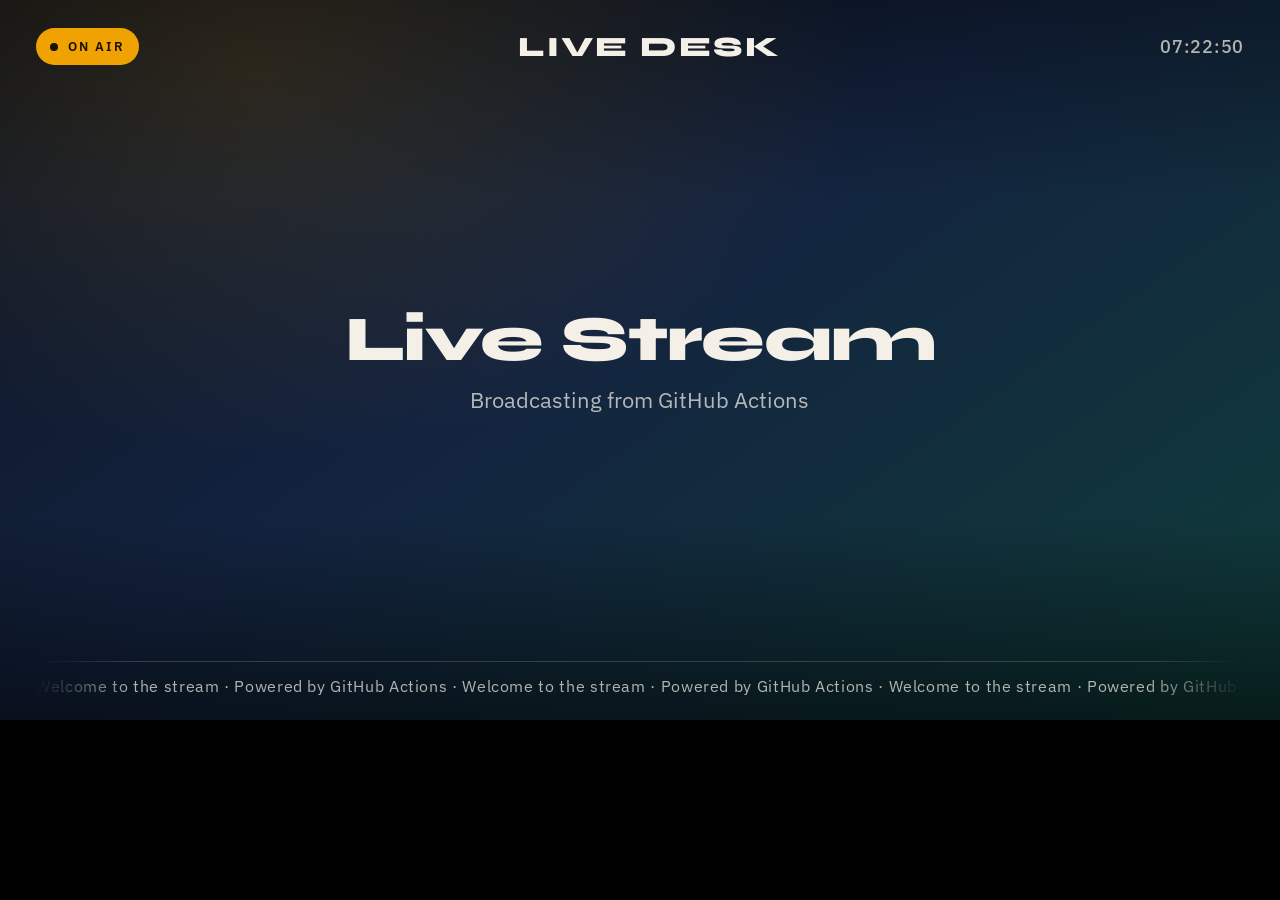
==== overlay/index.html @ 1d21fe23 "Add YouTube livestream workflows and LIVE DESK control panel Replace the starter workflow with an ho" ====
<!DOCTYPE html>
<html lang="en">
<head>
  <meta charset="UTF-8" />
  <meta name="viewport" content="width=device-width, initial-scale=1.0" />
  <title>Stream Overlay</title>
  <link rel="preconnect" href="https://fonts.googleapis.com" />
  <link rel="preconnect" href="https://fonts.gstatic.com" crossorigin />
  <link href="https://fonts.googleapis.com/css2?family=Syne:wght@600;700;800&family=IBM+Plex+Sans:wght@400;500;600&display=swap" rel="stylesheet" />
  <link rel="stylesheet" href="./overlay.css" />
</head>
<body>
  <div id="stage">
    <div id="bg"></div>
    <iframe id="source-frame" title="Source" hidden></iframe>
    <div id="veil"></div>

    <header class="chrome top">
      <div id="status-pill" class="pill" hidden>
        <span class="dot"></span>
        <span id="status-label">ON AIR</span>
      </div>
      <div id="brand" class="brand">LIVE DESK</div>
      <div id="clock" class="clock" hidden>--</div>
    </header>

    <main id="center-copy" hidden>
      <p id="title"></p>
      <p id="subtitle"></p>
      <p id="custom-text"></p>
    </main>

    <footer class="chrome bottom">
      <div id="ticker" class="ticker" hidden>
        <div id="ticker-track"></div>
      </div>
    </footer>
  </div>
  <script src="./overlay.js"></script>
</body>
</html>
---- overlay/overlay.css ----
:root {
  --accent: #f0a202;
  --ink: #f4f0e8;
  --muted: rgba(244, 240, 232, 0.72);
  --stage-w: 1280px;
  --stage-h: 720px;
}

* { box-sizing: border-box; margin: 0; padding: 0; }

html, body {
  width: 100%;
  height: 100%;
  overflow: hidden;
  background: #000;
  color: var(--ink);
  font-family: "IBM Plex Sans", sans-serif;
}

#stage {
  position: relative;
  width: var(--stage-w);
  height: var(--stage-h);
  overflow: hidden;
}

#bg {
  position: absolute;
  inset: 0;
  background: linear-gradient(145deg, #0b1220 0%, #13233f 45%, #0f3d3a 100%);
  background-size: cover;
  background-position: center;
}

#source-frame {
  position: absolute;
  inset: 0;
  width: 100%;
  height: 100%;
  border: 0;
  background: #000;
}

#veil {
  position: absolute;
  inset: 0;
  pointer-events: none;
  background:
    radial-gradient(ellipse at 20% 10%, rgba(240, 162, 2, 0.14), transparent 42%),
    linear-gradient(180deg, rgba(0,0,0,0.35), transparent 28%, transparent 72%, rgba(0,0,0,0.55));
}

.chrome {
  position: absolute;
  left: 0;
  right: 0;
  z-index: 5;
  display: flex;
  align-items: center;
  padding: 28px 36px;
  gap: 18px;
}

.chrome.top { top: 0; justify-content: space-between; }
.chrome.bottom { bottom: 0; padding-bottom: 24px; }

.brand {
  font-family: Syne, sans-serif;
  font-weight: 800;
  letter-spacing: 0.08em;
  font-size: 28px;
  text-transform: uppercase;
}

.pill {
  display: inline-flex;
  align-items: center;
  gap: 10px;
  font-size: 13px;
  font-weight: 600;
  letter-spacing: 0.16em;
  text-transform: uppercase;
  color: #1a1200;
  background: var(--accent);
  padding: 10px 14px;
  border-radius: 999px;
  animation: pulse 1.8s ease-in-out infinite;
}

.pill .dot {
  width: 8px;
  height: 8px;
  border-radius: 50%;
  background: #1a1200;
}

.clock {
  font-variant-numeric: tabular-nums;
  font-weight: 500;
  letter-spacing: 0.04em;
  font-size: 18px;
  color: var(--muted);
}

#center-copy {
  position: absolute;
  inset: 0;
  z-index: 4;
  display: grid;
  place-content: center;
  text-align: center;
  padding: 80px;
  gap: 12px;
}

#title {
  font-family: Syne, sans-serif;
  font-size: 64px;
  font-weight: 800;
  line-height: 1.05;
  letter-spacing: -0.02em;
}

#subtitle {
  font-size: 22px;
  color: var(--muted);
  max-width: 720px;
  margin-inline: auto;
}

#custom-text {
  margin-top: 18px;
  font-size: 20px;
  color: var(--accent);
}

.ticker {
  width: 100%;
  overflow: hidden;
  border-top: 1px solid rgba(244, 240, 232, 0.18);
  padding-top: 14px;
  mask-image: linear-gradient(90deg, transparent, #000 8%, #000 92%, transparent);
}

#ticker-track {
  display: inline-block;
  white-space: nowrap;
  font-size: 16px;
  letter-spacing: 0.04em;
  color: var(--muted);
  animation: marquee 28s linear infinite;
}

@keyframes marquee {
  from { transform: translateX(8%); }
  to { transform: translateX(-60%); }
}

@keyframes pulse {
  0%, 100% { transform: scale(1); opacity: 1; }
  50% { transform: scale(1.03); opacity: 0.88; }
}

[hidden] { display: none !important; }
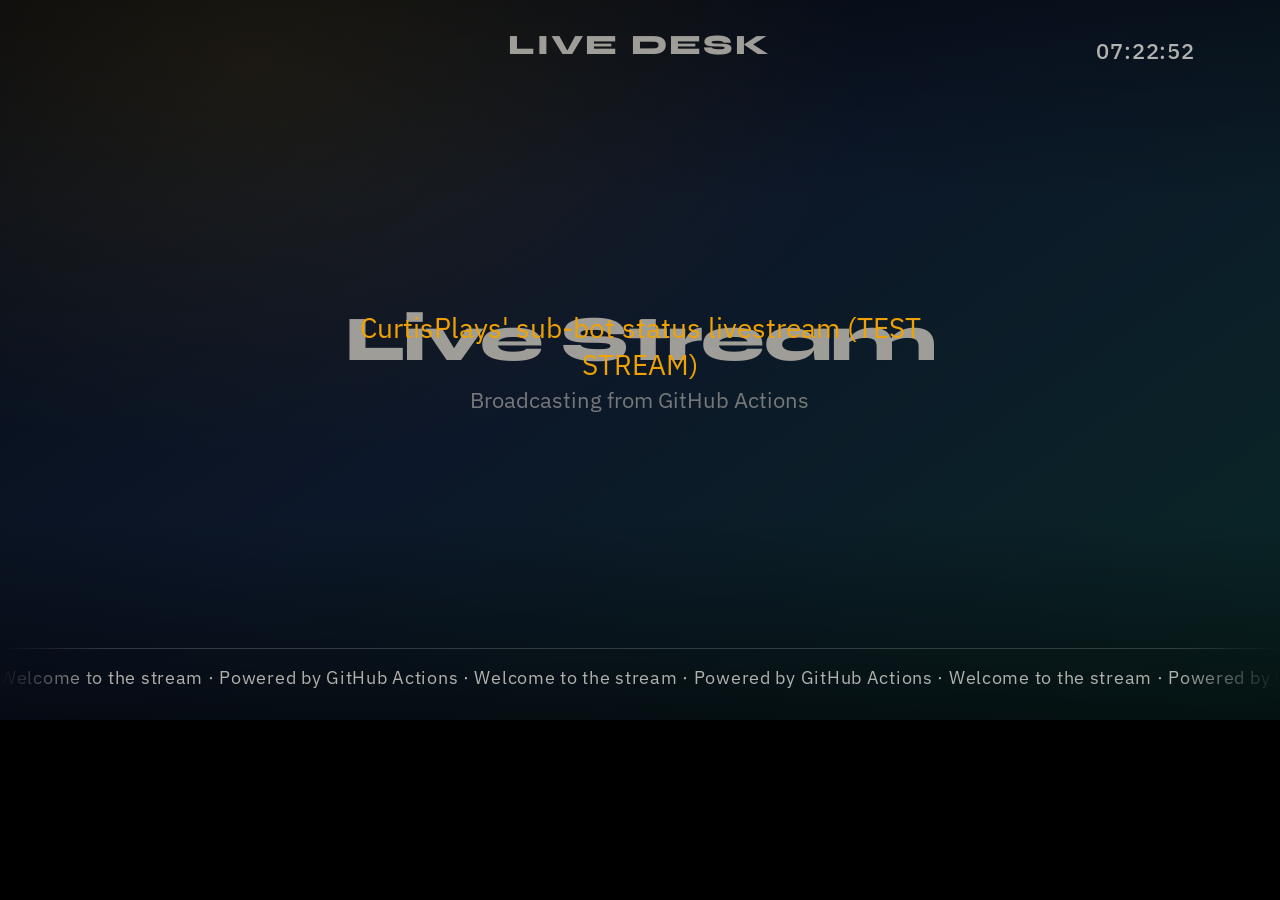
==== commit 3894e688: "Make widgets freely configurable: position, size, and count Replace fixed single widgets with a dyna" ====
--- a/overlay/index.html
+++ b/overlay/index.html
@@ -15,26 +15,16 @@
     <iframe id="source-frame" title="Source" hidden></iframe>
     <div id="veil"></div>
 
-    <header class="chrome top">
-      <div id="status-pill" class="pill" hidden>
-        <span class="dot"></span>
-        <span id="status-label">ON AIR</span>
-      </div>
+    <div id="brand-bar" class="brand-bar">
       <div id="brand" class="brand">LIVE DESK</div>
-      <div id="clock" class="clock" hidden>--</div>
-    </header>
+    </div>
 
-    <main id="center-copy" hidden>
+    <main id="center-copy">
       <p id="title"></p>
       <p id="subtitle"></p>
-      <p id="custom-text"></p>
     </main>
 
-    <footer class="chrome bottom">
-      <div id="ticker" class="ticker" hidden>
-        <div id="ticker-track"></div>
-      </div>
-    </footer>
+    <div id="widgets" aria-live="off"></div>
   </div>
   <script src="./overlay.js"></script>
 </body>
--- a/overlay/overlay.css
+++ b/overlay/overlay.css
@@ -39,30 +39,27 @@
   height: 100%;
   border: 0;
   background: #000;
+  z-index: 1;
 }
 
 #veil {
   position: absolute;
   inset: 0;
+  z-index: 2;
   pointer-events: none;
   background:
     radial-gradient(ellipse at 20% 10%, rgba(240, 162, 2, 0.14), transparent 42%),
     linear-gradient(180deg, rgba(0,0,0,0.35), transparent 28%, transparent 72%, rgba(0,0,0,0.55));
 }
 
-.chrome {
-  position: absolute;
-  left: 0;
-  right: 0;
-  z-index: 5;
-  display: flex;
-  align-items: center;
-  padding: 28px 36px;
-  gap: 18px;
-}
-
-.chrome.top { top: 0; justify-content: space-between; }
-.chrome.bottom { bottom: 0; padding-bottom: 24px; }
+.brand-bar {
+  position: absolute;
+  top: 28px;
+  left: 50%;
+  transform: translateX(-50%);
+  z-index: 3;
+  pointer-events: none;
+}
 
 .brand {
   font-family: Syne, sans-serif;
@@ -70,11 +67,57 @@
   letter-spacing: 0.08em;
   font-size: 28px;
   text-transform: uppercase;
-}
-
-.pill {
+  text-align: center;
+}
+
+#center-copy {
+  position: absolute;
+  inset: 0;
+  z-index: 3;
+  display: grid;
+  place-content: center;
+  text-align: center;
+  padding: 80px;
+  gap: 12px;
+  pointer-events: none;
+}
+
+#center-copy.is-hidden {
+  display: none;
+}
+
+#title {
+  font-family: Syne, sans-serif;
+  font-size: 64px;
+  font-weight: 800;
+  line-height: 1.05;
+  letter-spacing: -0.02em;
+}
+
+#subtitle {
+  font-size: 22px;
+  color: var(--muted);
+  max-width: 720px;
+  margin-inline: auto;
+}
+
+#widgets {
+  position: absolute;
+  inset: 0;
+  z-index: 5;
+  pointer-events: none;
+}
+
+.widget {
+  position: absolute;
+  overflow: hidden;
+  pointer-events: none;
+}
+
+.widget-status {
   display: inline-flex;
   align-items: center;
+  justify-content: center;
   gap: 10px;
   font-size: 13px;
   font-weight: 600;
@@ -82,75 +125,72 @@
   text-transform: uppercase;
   color: #1a1200;
   background: var(--accent);
+  border-radius: 999px;
   padding: 10px 14px;
-  border-radius: 999px;
   animation: pulse 1.8s ease-in-out infinite;
-}
-
-.pill .dot {
+  width: 100%;
+  height: 100%;
+}
+
+.widget-status .dot {
   width: 8px;
   height: 8px;
   border-radius: 50%;
   background: #1a1200;
-}
-
-.clock {
+  flex-shrink: 0;
+}
+
+.widget-clock {
+  display: grid;
+  place-content: center;
+  width: 100%;
+  height: 100%;
   font-variant-numeric: tabular-nums;
   font-weight: 500;
   letter-spacing: 0.04em;
-  font-size: 18px;
+  font-size: clamp(14px, 2.2vw, 22px);
   color: var(--muted);
-}
-
-#center-copy {
-  position: absolute;
-  inset: 0;
-  z-index: 4;
+  text-align: center;
+}
+
+.widget-text {
   display: grid;
   place-content: center;
-  text-align: center;
-  padding: 80px;
-  gap: 12px;
-}
-
-#title {
-  font-family: Syne, sans-serif;
-  font-size: 64px;
-  font-weight: 800;
-  line-height: 1.05;
-  letter-spacing: -0.02em;
-}
-
-#subtitle {
-  font-size: 22px;
-  color: var(--muted);
-  max-width: 720px;
-  margin-inline: auto;
-}
-
-#custom-text {
-  margin-top: 18px;
-  font-size: 20px;
+  width: 100%;
+  height: 100%;
+  text-align: center;
+  font-size: clamp(16px, 2.4vw, 28px);
   color: var(--accent);
-}
-
-.ticker {
-  width: 100%;
-  overflow: hidden;
+  padding: 8px;
+}
+
+.widget-ticker {
+  width: 100%;
+  height: 100%;
+  overflow: hidden;
+  display: flex;
+  align-items: center;
   border-top: 1px solid rgba(244, 240, 232, 0.18);
-  padding-top: 14px;
   mask-image: linear-gradient(90deg, transparent, #000 8%, #000 92%, transparent);
 }
 
-#ticker-track {
+.widget-ticker-track {
   display: inline-block;
   white-space: nowrap;
-  font-size: 16px;
+  font-size: clamp(12px, 1.6vw, 18px);
   letter-spacing: 0.04em;
   color: var(--muted);
   animation: marquee 28s linear infinite;
 }
 
+.widget-iframe {
+  width: 100%;
+  height: 100%;
+  border: 0;
+  background: rgba(0, 0, 0, 0.35);
+  pointer-events: none;
+}
+
 @keyframes marquee {
   from { transform: translateX(8%); }
   to { transform: translateX(-60%); }
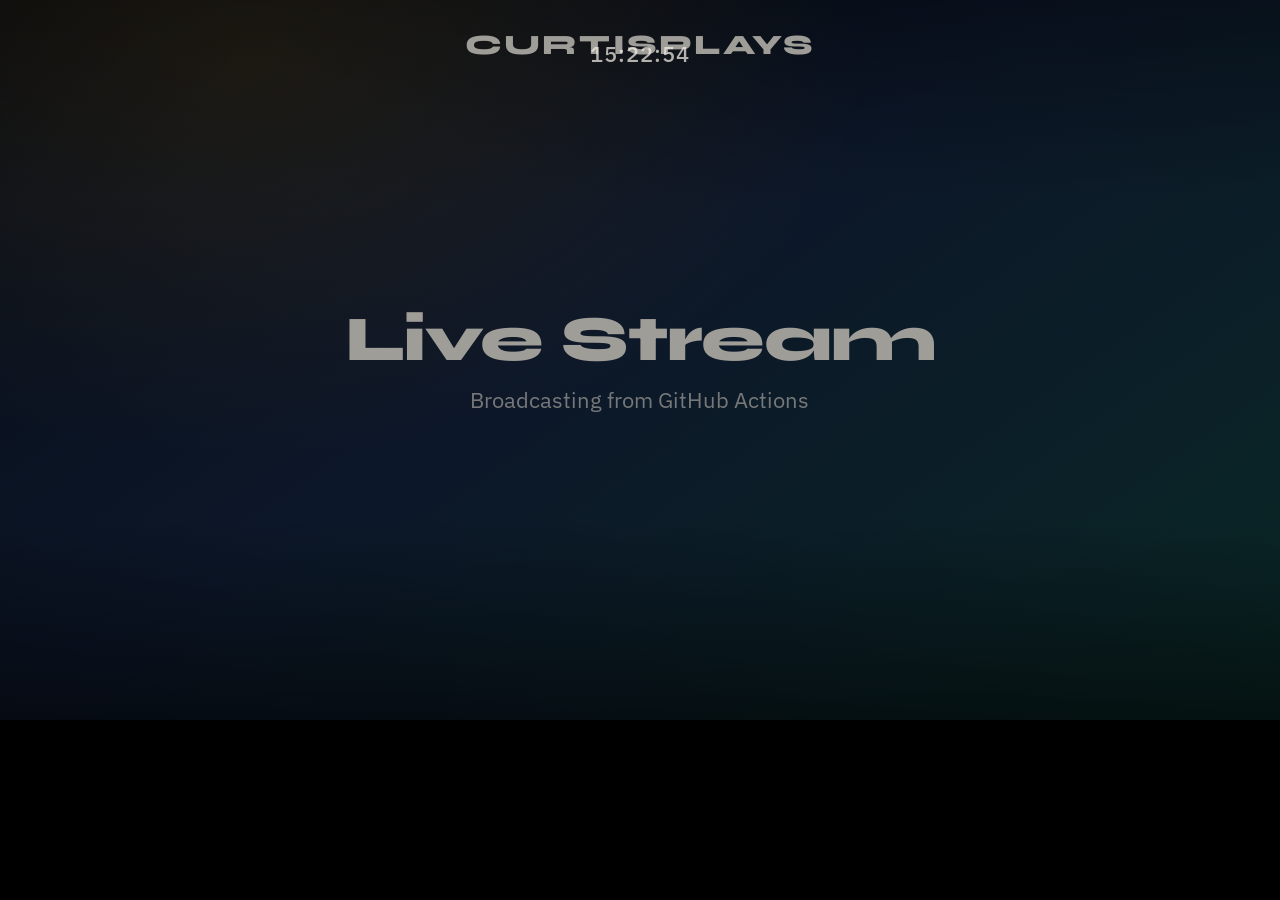
==== commit 1811fcb7: "Added an option to add music into the stream" ====
--- a/overlay/index.html
+++ b/overlay/index.html
@@ -26,6 +26,7 @@
 
     <div id="widgets" aria-live="off"></div>
   </div>
+  <script src="https://www.youtube.com/iframe_api"></script>
   <script src="./overlay.js"></script>
 </body>
 </html>
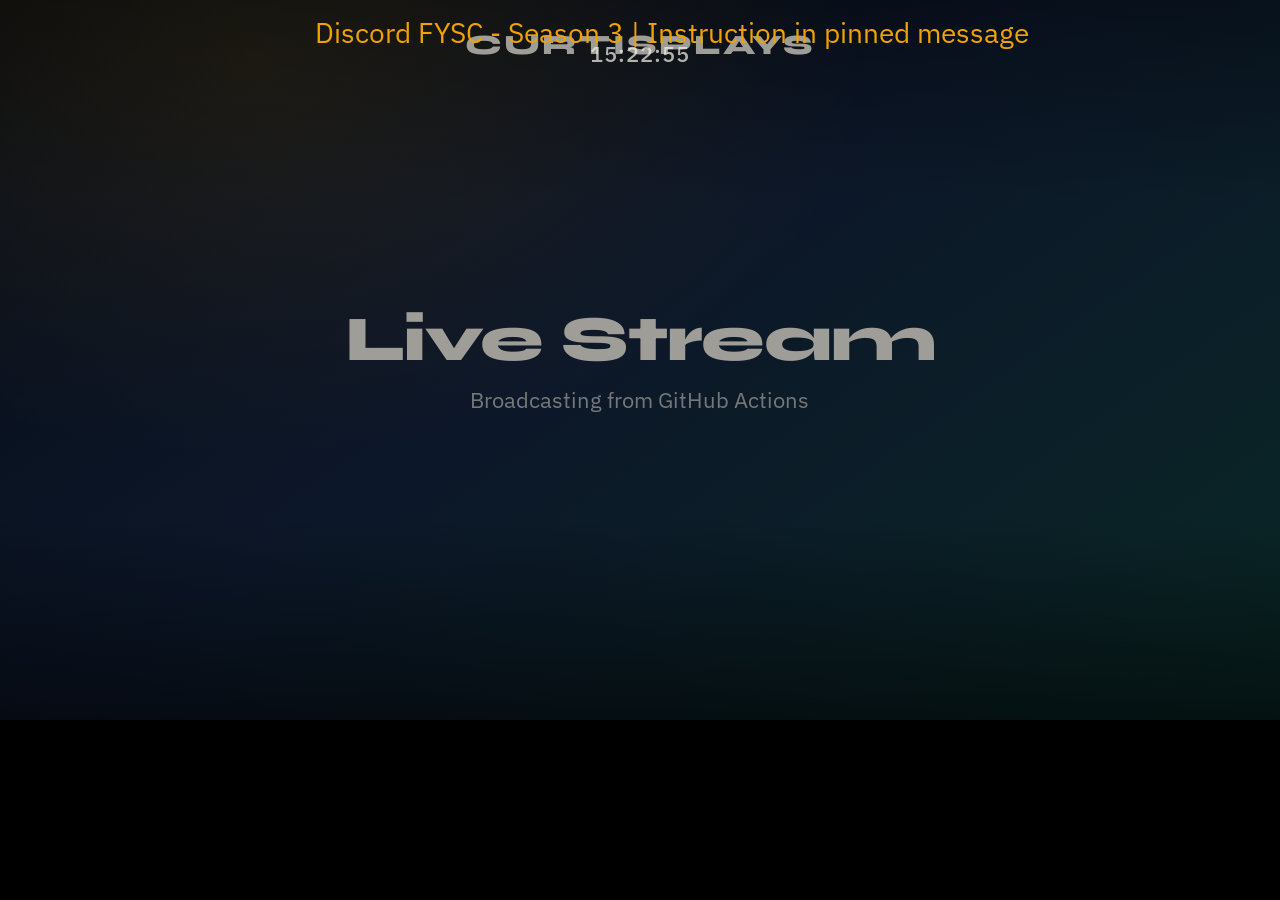
==== commit 86137336: "audio fix" ====
--- a/overlay/index.html
+++ b/overlay/index.html
@@ -26,7 +26,6 @@
 
     <div id="widgets" aria-live="off"></div>
   </div>
-  <script src="https://www.youtube.com/iframe_api"></script>
   <script src="./overlay.js"></script>
 </body>
 </html>
--- a/overlay/overlay.css
+++ b/overlay/overlay.css
@@ -12,9 +12,20 @@
   width: 100%;
   height: 100%;
   overflow: hidden;
+  cursor: none;
   background: #000;
   color: var(--ink);
   font-family: "IBM Plex Sans", sans-serif;
+}
+
+#music-player {
+  position: fixed;
+  left: -10px;
+  top: -10px;
+  width: 2px;
+  height: 2px;
+  opacity: 0.01;
+  pointer-events: none;
 }
 
 #stage {
